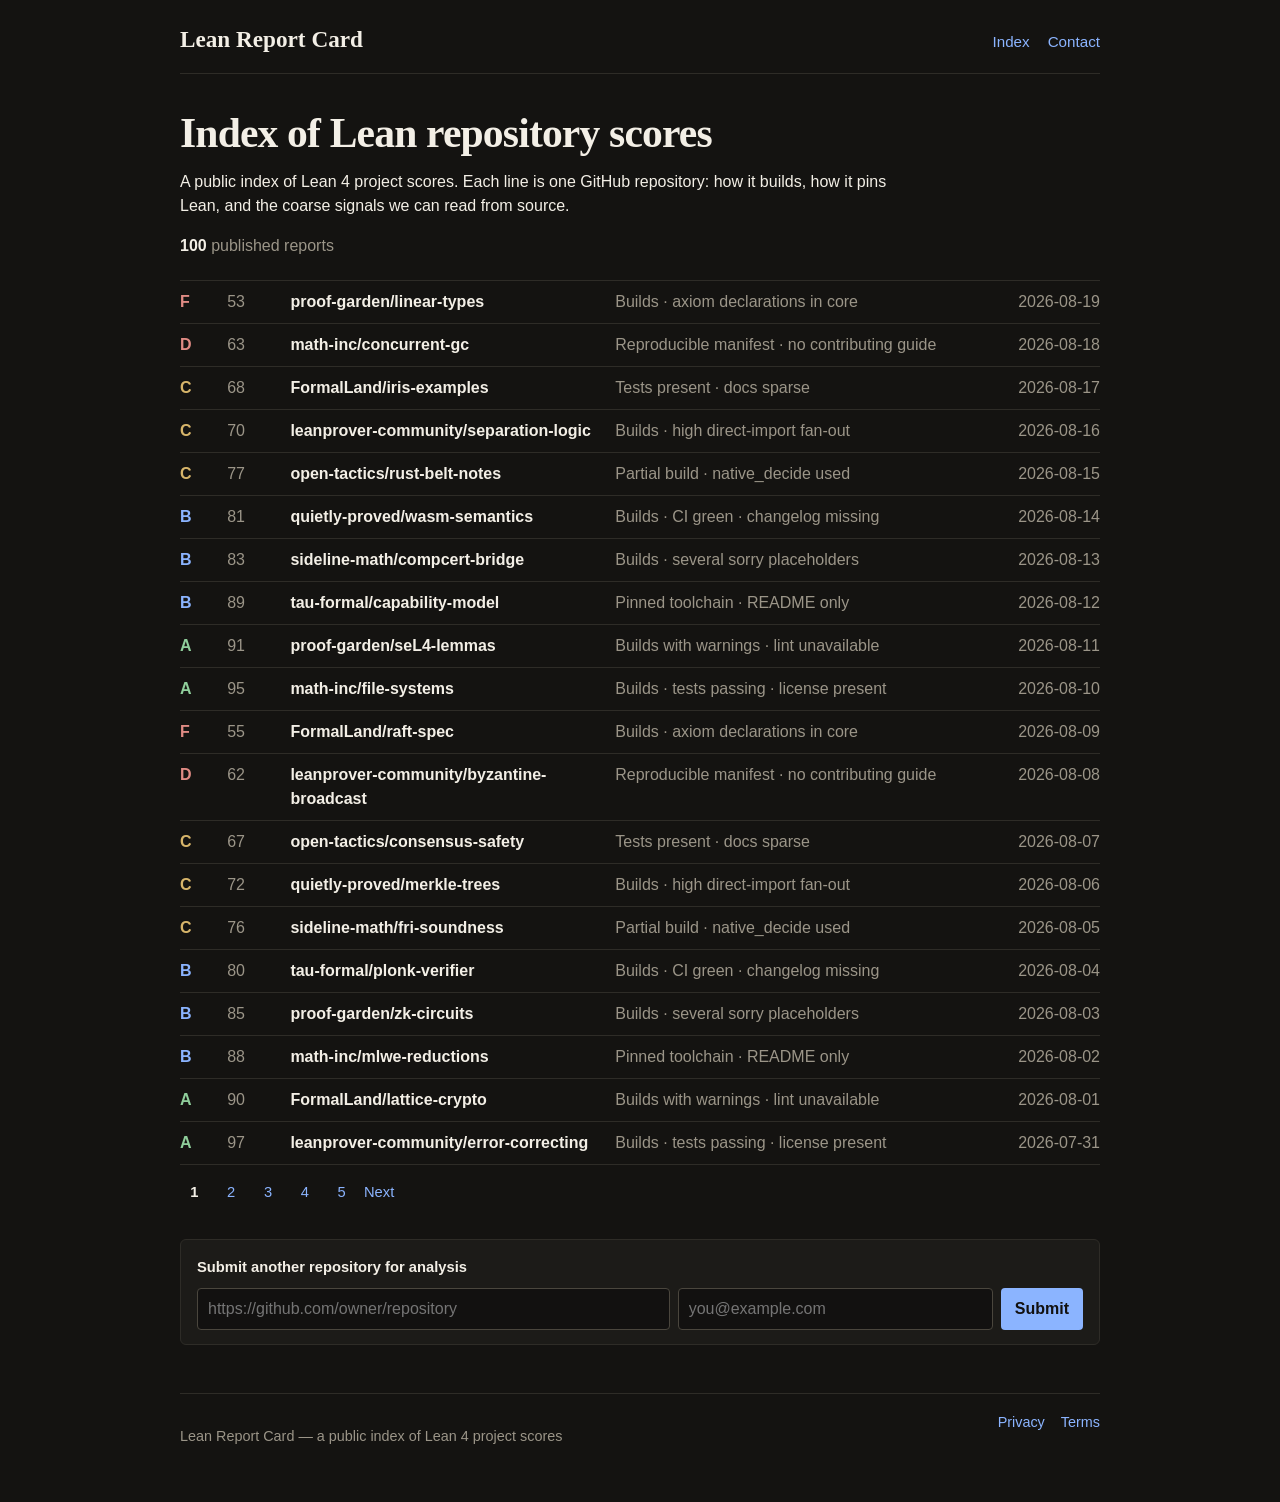
==== site/index.html @ 9f3e51dc "Ship a static Palomar-like index and queue submissions through PostHog. Co-authored-by: Cursor <curs" ====
<!doctype html>
<html lang="en">
<head>
  <meta charset="utf-8">
  <meta name="viewport" content="width=device-width, initial-scale=1">
  <title>Lean Report Card</title>
  <link rel="stylesheet" href="css/site.css">
  <script>
    !function(t,e){var o,n,p,r;e.__SV||(window.posthog=e,e._i=[],e.init=function(i,s,a){function g(t,e){var o=e.split(".");2==o.length&&(t=t[o[0]],e=o[1]),t[e]=function(){t.push([e].concat(Array.prototype.slice.call(arguments,0)))}}(p=t.createElement("script")).type="text/javascript",p.crossOrigin="anonymous",p.async=!0,p.src=s.api_host.replace(".i.posthog.com","-assets.i.posthog.com")+"/static/array.js",(r=t.getElementsByTagName("script")[0]).parentNode.insertBefore(p,r);var u=e;for(void 0!==a?u=e[a]=[]:a="posthog",u.people=u.people||[],u.toString=function(t){var e="posthog";return"posthog"!==a&&(e+="."+a),t||(e+=" (stub)"),e},u.people.toString=function(){return u.toString(1)+".people (stub)"},o="init capture register register_once register_for_session unregister unregister_for_session getFeatureFlag getFeatureFlagPayload isFeatureEnabled reloadFeatureFlags updateEarlyAccessFeatureEnrollment getEarlyAccessFeatures on onFeatureFlags onSessionId getSurveys getActiveMatchingSurveys renderSurvey canRenderSurvey getNextSurveyStep identify setPersonProperties group resetGroups setPersonPropertiesForFlags resetPersonPropertiesForFlags setGroupPropertiesForFlags resetGroupPropertiesForFlags reset get_distinct_id getGroups get_session_id get_session_replay_url alias set_config startSessionRecording stopSessionRecording sessionRecordingStarted captureException loadToolbar get_property getSessionProperty createPersonProfile opt_in_capturing opt_out_capturing has_opted_in_capturing has_opted_out_capturing clear_opt_in_out_capturing debug".split(" "),n=0;n<o.length;n++)g(u,o[n]);e._i.push([i,s,a])},e.__SV=1)}(document,window.posthog||[]);
    posthog.init("phc_s94Q4HVoFQHHZCXNvYYY84f9FKuDjGFKgwpBCWjwGr2K", {
      api_host: "https://us.i.posthog.com",
      defaults: "2026-05-24",
      cookieless_mode: "always",
      person_profiles: "identified_only",
      autocapture: false,
      capture_pageview: true,
      capture_pageleave: false,
      capture_exceptions: true,
      disable_session_recording: true,
      disable_surveys: true,
      enable_heatmaps: false,
      advanced_disable_feature_flags: true,
      respect_dnt: true,
      ip: false
    });
  </script>
</head>
<body>
  <a class="skip-link" href="#registry">Skip to index</a>
  <header class="site-header">
    <a class="brand" href="./">Lean Report Card</a>
    <nav class="site-nav" aria-label="Main">
      <a href="./">Index</a>
      <button class="text-button" type="button" id="contact-open" aria-expanded="false" aria-controls="contact-panel">Contact</button>
    </nav>
  </header>

  <div class="contact-backdrop" id="contact-backdrop" hidden></div>
  <aside class="contact-panel" id="contact-panel" hidden>
    <div class="contact-panel-head">
      <h2>Want to reach out?</h2>
      <button class="icon-close" type="button" id="contact-close" aria-label="Close contact form">×</button>
    </div>
    <form id="contact-form">
      <label>Message
        <textarea name="message" required rows="6" maxlength="4000" placeholder="What should we know?"></textarea>
      </label>
      <label>Contact email
        <input name="email" type="email" required autocomplete="email" placeholder="you@example.com">
      </label>
      <button type="submit">Send</button>
    </form>
    <p class="queued-note" id="contact-queued" hidden>Thanks — we received your message.</p>
  </aside>

  <main class="page-shell">
    <section class="intro" id="intro">
      <h1>Index of Lean repository scores</h1>
      <p class="lede">A public index of Lean 4 project scores. Each line is one GitHub repository: how it builds, how it pins Lean, and the coarse signals we can read from source.</p>
      <p class="counts"><strong id="report-count">—</strong> published reports</p>
    </section>

    <section id="registry" class="registry" aria-label="Published reports">
      <div id="repo-list" class="repo-list"></div>
      <nav id="pagination" class="pagination" aria-label="Index pages"></nav>
    </section>

    <section id="result" class="result-section" hidden></section>

    <section class="submit-strip" id="score-card" aria-labelledby="submit-title">
      <h2 id="submit-title">Submit another repository for analysis</h2>
      <form id="score-form">
        <label class="sr-only" for="repository">GitHub repository URL</label>
        <input id="repository" name="repository" type="text" required placeholder="https://github.com/owner/repository" autocomplete="url">
        <label class="sr-only" for="email">Contact email</label>
        <input id="email" name="email" type="email" required autocomplete="email" placeholder="you@example.com">
        <button type="submit">Submit</button>
      </form>
      <div id="rescan-confirm" class="rescan-confirm" hidden></div>
      <p class="queued-note" id="score-queued" hidden>Submission queued</p>
    </section>
  </main>

  <footer class="site-footer">
    <p>Lean Report Card — a public index of Lean 4 project scores</p>
    <p class="footer-links">
      <a href="privacy.html">Privacy</a>
      <a href="terms.html">Terms</a>
    </p>
  </footer>
  <script src="js/app.js"></script>
</body>
</html>
---- site/css/site.css ----
:root {
  color-scheme: dark;
  --bg: #141311;
  --paper: #1c1b18;
  --ink: #f3efe6;
  --muted: #9b9588;
  --line: #2e2c27;
  --accent: #8bb4ff;
  --accent-hover: #c5d8ff;
  --good: #8fce9b;
  --warn: #d7b56a;
  --bad: #e08b84;
  --radius: 6px;
  --serif: "Iowan Old Style", Palatino, "Palatino Linotype", "Times New Roman", serif;
  --sans: "Helvetica Neue", Helvetica, Arial, sans-serif;
}

* { box-sizing: border-box; }
[hidden] { display: none !important; }
html, body { margin: 0; min-height: 100%; }
body {
  color: var(--ink);
  background: var(--bg);
  font-family: var(--sans);
  font-size: 16px;
  line-height: 1.5;
}
a { color: var(--accent); text-decoration: none; }
a:hover { color: var(--accent-hover); text-decoration: underline; }
code { font-family: ui-monospace, SFMono-Regular, Menlo, Consolas, monospace; font-size: .92em; }

.skip-link {
  position: absolute;
  left: -999px;
  top: 0;
}
.skip-link:focus { left: 12px; background: var(--paper); padding: 8px 12px; z-index: 40; }

.site-header, .site-footer, .page-shell {
  width: min(920px, calc(100% - 40px));
  margin-inline: auto;
}
.site-header {
  display: flex;
  justify-content: space-between;
  align-items: baseline;
  padding: 22px 0 16px;
  border-bottom: 1px solid var(--line);
}
.brand {
  color: var(--ink);
  font-family: var(--serif);
  font-size: 1.45rem;
  font-weight: 700;
  text-decoration: none;
}
.brand:hover { color: var(--ink); text-decoration: none; }
.site-nav { display: flex; gap: 18px; align-items: baseline; font-size: .95rem; }
.text-button {
  background: none;
  border: 0;
  padding: 0;
  color: var(--accent);
  font: inherit;
  cursor: pointer;
}
.text-button:hover { color: var(--accent-hover); text-decoration: underline; }

.intro { padding: 36px 0 22px; }
h1 {
  font-family: var(--serif);
  font-size: clamp(1.8rem, 4vw, 2.6rem);
  font-weight: 700;
  letter-spacing: -.02em;
  line-height: 1.15;
  margin: 0 0 12px;
}
.lede { color: var(--ink); max-width: 46rem; margin: 0 0 16px; }
.counts { color: var(--muted); margin: 0; }
.counts strong { color: var(--ink); font-weight: 650; }

.registry { border-top: 1px solid var(--line); }
.repo-list { list-style: none; margin: 0; padding: 0; }
.repo-row {
  display: grid;
  grid-template-columns: 2.2rem 3.2rem minmax(12rem, 1.4fr) minmax(12rem, 1.6fr) 7.2rem;
  gap: 12px;
  align-items: baseline;
  padding: 9px 0;
  border-bottom: 1px solid var(--line);
  color: inherit;
  text-decoration: none;
}
.repo-row:hover { color: inherit; text-decoration: none; background: rgba(255,255,255,.03); }
.repo-grade { font-weight: 750; font-variant-numeric: tabular-nums; }
.repo-score { color: var(--muted); font-variant-numeric: tabular-nums; }
.repo-slug { font-weight: 600; overflow-wrap: anywhere; }
.repo-summary { color: var(--muted); overflow: hidden; text-overflow: ellipsis; white-space: nowrap; }
.repo-date { color: var(--muted); font-variant-numeric: tabular-nums; text-align: right; }
.grade-a { color: var(--good); }
.grade-b { color: var(--accent); }
.grade-c { color: var(--warn); }
.grade-d, .grade-f { color: var(--bad); }

.pagination {
  display: flex;
  flex-wrap: wrap;
  gap: 8px;
  align-items: center;
  padding: 16px 0 8px;
  color: var(--muted);
  font-size: .92rem;
}
.pagination a, .pagination span {
  min-width: 1.8rem;
  text-align: center;
}
.pagination .current { color: var(--ink); font-weight: 700; }

.submit-strip {
  margin: 28px 0 8px;
  padding: 16px 16px 14px;
  border: 1px solid var(--line);
  border-radius: var(--radius);
  background: var(--paper);
}
.submit-strip h2 {
  font-family: var(--sans);
  font-size: .92rem;
  font-weight: 650;
  margin: 0 0 10px;
}
#score-form {
  display: grid;
  grid-template-columns: minmax(0, 1.5fr) minmax(12rem, 1fr) auto;
  gap: 8px;
}
#contact-form { display: grid; gap: 12px; }
label { display: grid; gap: 6px; font-size: .88rem; }
.sr-only {
  position: absolute;
  width: 1px;
  height: 1px;
  padding: 0;
  margin: -1px;
  overflow: hidden;
  clip: rect(0,0,0,0);
  border: 0;
}
input, textarea {
  width: 100%;
  border: 1px solid #4a463d;
  border-radius: 4px;
  background: #121110;
  color: var(--ink);
  font: inherit;
  padding: 8px 10px;
}
input:focus, textarea:focus { outline: 2px solid rgba(139, 180, 255, .45); border-color: var(--accent); }
button[type="submit"] {
  border: 0;
  border-radius: 4px;
  padding: 8px 14px;
  font: inherit;
  font-weight: 650;
  background: var(--accent);
  color: #121110;
  cursor: pointer;
  white-space: nowrap;
}
button[type="submit"]:hover { background: var(--accent-hover); }
.queued-note { margin: 10px 0 0; font-weight: 650; }
.rescan-confirm {
  margin-top: 12px;
  padding-top: 10px;
  border-top: 1px solid var(--line);
  color: var(--muted);
  font-size: .92rem;
}
.rescan-actions { display: flex; gap: 12px; align-items: center; margin-top: 8px; }
.rescan-actions button {
  background: none;
  border: 1px solid var(--line);
  color: var(--ink);
  border-radius: 4px;
  padding: 6px 10px;
  font: inherit;
  cursor: pointer;
}

.contact-backdrop {
  position: fixed;
  inset: 0;
  background: rgba(0, 0, 0, .45);
  z-index: 21;
}
.contact-panel {
  position: fixed;
  top: 52px;
  right: 16px;
  z-index: 22;
  width: min(380px, calc(100% - 32px));
  background: var(--paper);
  border: 1px solid var(--line);
  border-radius: var(--radius);
  padding: 18px;
}
.contact-panel-head { display: flex; justify-content: space-between; align-items: start; gap: 12px; margin-bottom: 12px; }
.contact-panel h2 { font-family: var(--serif); font-size: 1.2rem; margin: 0; }
.icon-close { background: none; border: 0; color: var(--ink); font-size: 1.5rem; line-height: 1; cursor: pointer; }

.result-section { margin: 20px 0; padding-top: 8px; border-top: 1px solid var(--line); }
.back-link { display: inline-block; margin-bottom: 16px; }
.report-hero { display: grid; grid-template-columns: minmax(0, 1fr) auto; gap: 24px; align-items: center; margin-bottom: 18px; }
.report-hero h2 { font-family: var(--serif); font-size: 1.8rem; margin: 6px 0; }
.eyebrow { color: var(--muted); font-size: .78rem; letter-spacing: .08em; text-transform: uppercase; margin: 0; }
.grade-card { display: grid; place-items: center; min-width: 120px; min-height: 120px; border: 1px solid var(--line); border-radius: var(--radius); }
.grade { font-family: var(--serif); font-size: 3.4rem; line-height: .85; }
.score { color: var(--muted); font-weight: 650; }
.meta-grid { display: grid; grid-template-columns: repeat(3, 1fr); gap: 1px; background: var(--line); border: 1px solid var(--line); margin-bottom: 18px; }
.meta-grid div { background: var(--paper); padding: 12px 14px; }
.meta-grid span { color: var(--muted); font-size: .75rem; text-transform: uppercase; letter-spacing: .06em; display: block; }
.check-grid { display: grid; gap: 10px; }
.check-card { border: 1px solid var(--line); padding: 14px; background: var(--paper); }
.check-card p { color: var(--muted); }
.check-topline { display: flex; justify-content: space-between; }
.status { font-size: .75rem; font-weight: 750; text-transform: uppercase; letter-spacing: .04em; }
.status-passed, .status-succeeded { color: var(--good); }
.status-warning { color: var(--warn); }
.status-failed { color: var(--bad); }
.status-unavailable, .status-skipped { color: var(--muted); }
.caveat { color: var(--muted); font-size: .9rem; }
.alert { border: 1px solid var(--line); padding: 10px 12px; margin: 12px 0; }
.alert.error { border-color: var(--bad); color: var(--bad); }

.site-footer {
  display: flex;
  justify-content: space-between;
  gap: 16px;
  flex-wrap: wrap;
  color: var(--muted);
  border-top: 1px solid var(--line);
  margin-top: 48px;
  padding: 18px 0 40px;
  font-size: .9rem;
}
.footer-links { display: flex; gap: 16px; margin: 0; }

.legal { padding: 36px 0 24px; }
.legal h1 { margin-bottom: 8px; }
.legal h2 { font-family: var(--serif); font-size: 1.15rem; margin: 28px 0 8px; }
.legal p, .legal li { color: var(--ink); max-width: 42rem; }
.updated { color: var(--muted); font-size: .9rem; }

@media (max-width: 800px) {
  .repo-row {
    grid-template-columns: 2rem 2.6rem minmax(0, 1fr) auto;
  }
  .repo-summary { display: none; }
  #score-form { grid-template-columns: 1fr; }
  .report-hero, .meta-grid { grid-template-columns: 1fr; }
  .site-footer { flex-direction: column; }
}
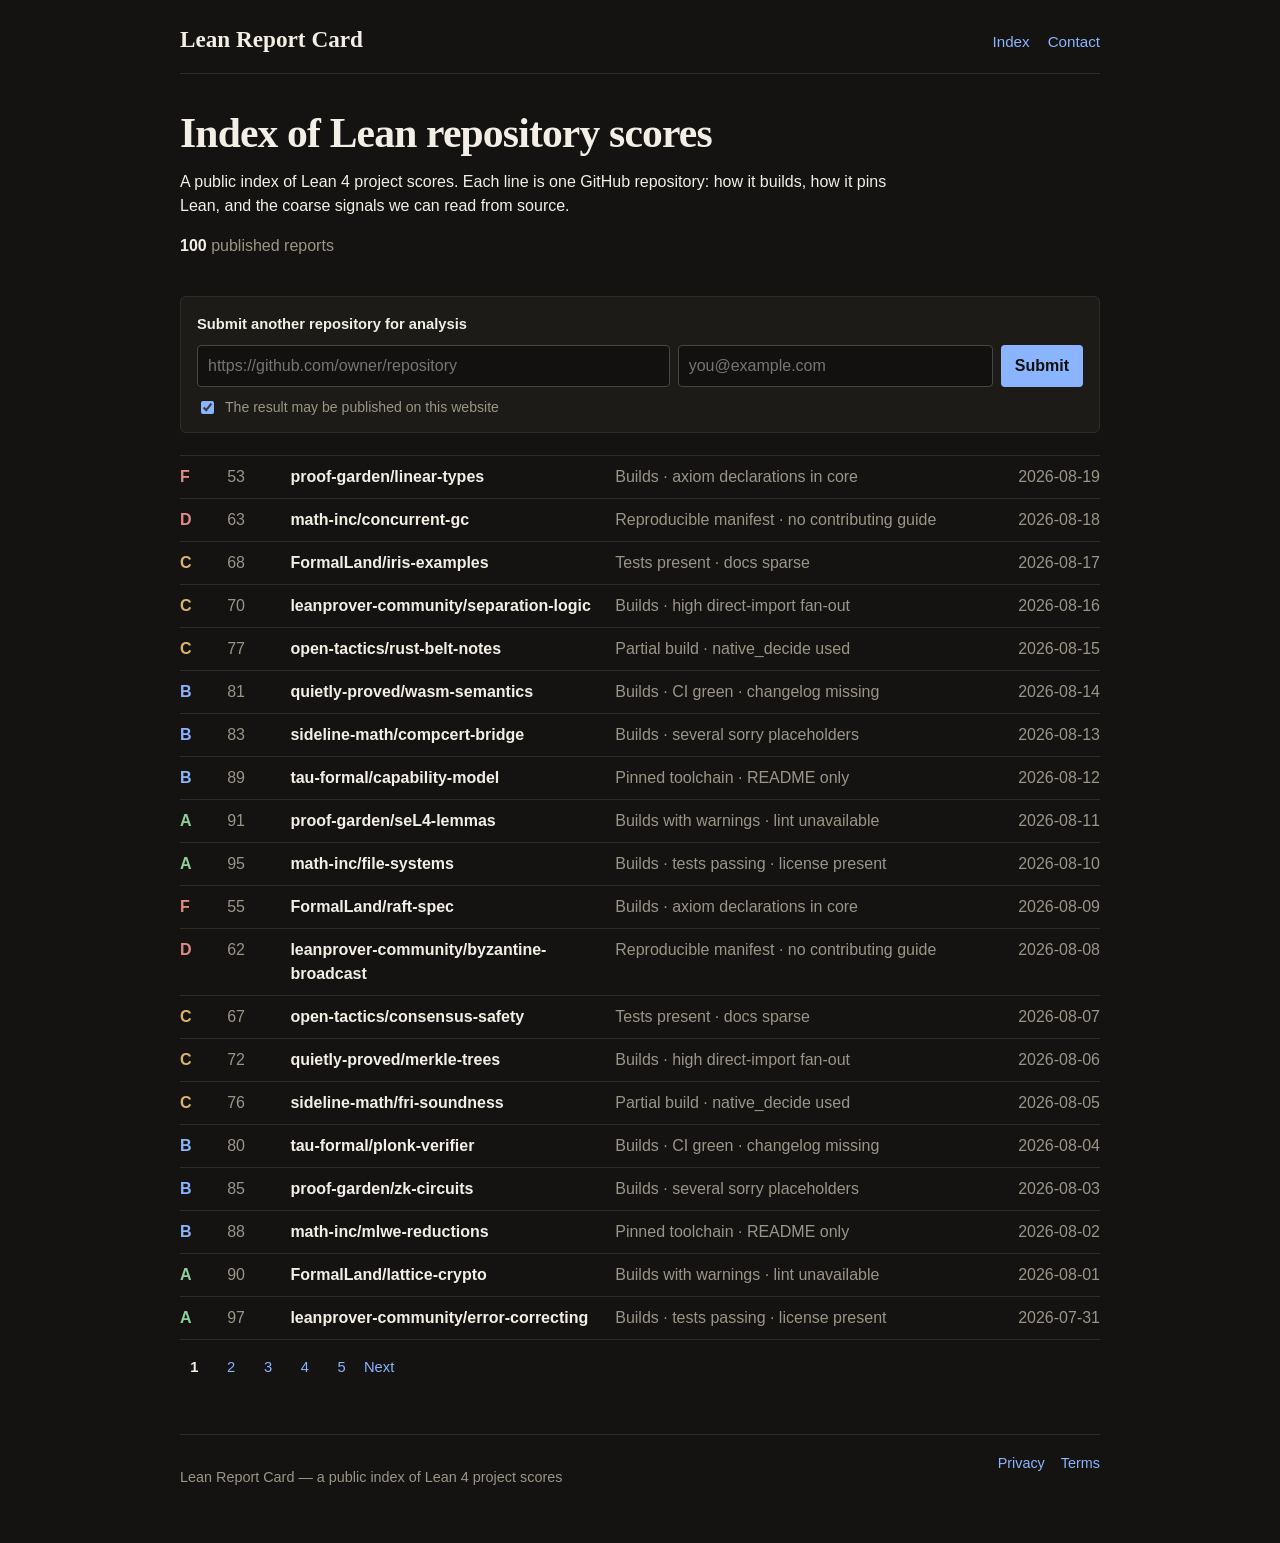
==== commit 1cd491a0: "Send PostHog events to EU Cloud and keep submit feedback next to the form. The project lives on eu.p" ====
--- a/site/index.html
+++ b/site/index.html
@@ -8,7 +8,8 @@
   <script>
     !function(t,e){var o,n,p,r;e.__SV||(window.posthog=e,e._i=[],e.init=function(i,s,a){function g(t,e){var o=e.split(".");2==o.length&&(t=t[o[0]],e=o[1]),t[e]=function(){t.push([e].concat(Array.prototype.slice.call(arguments,0)))}}(p=t.createElement("script")).type="text/javascript",p.crossOrigin="anonymous",p.async=!0,p.src=s.api_host.replace(".i.posthog.com","-assets.i.posthog.com")+"/static/array.js",(r=t.getElementsByTagName("script")[0]).parentNode.insertBefore(p,r);var u=e;for(void 0!==a?u=e[a]=[]:a="posthog",u.people=u.people||[],u.toString=function(t){var e="posthog";return"posthog"!==a&&(e+="."+a),t||(e+=" (stub)"),e},u.people.toString=function(){return u.toString(1)+".people (stub)"},o="init capture register register_once register_for_session unregister unregister_for_session getFeatureFlag getFeatureFlagPayload isFeatureEnabled reloadFeatureFlags updateEarlyAccessFeatureEnrollment getEarlyAccessFeatures on onFeatureFlags onSessionId getSurveys getActiveMatchingSurveys renderSurvey canRenderSurvey getNextSurveyStep identify setPersonProperties group resetGroups setPersonPropertiesForFlags resetPersonPropertiesForFlags setGroupPropertiesForFlags resetGroupPropertiesForFlags reset get_distinct_id getGroups get_session_id get_session_replay_url alias set_config startSessionRecording stopSessionRecording sessionRecordingStarted captureException loadToolbar get_property getSessionProperty createPersonProfile opt_in_capturing opt_out_capturing has_opted_in_capturing has_opted_out_capturing clear_opt_in_out_capturing debug".split(" "),n=0;n<o.length;n++)g(u,o[n]);e._i.push([i,s,a])},e.__SV=1)}(document,window.posthog||[]);
     posthog.init("phc_s94Q4HVoFQHHZCXNvYYY84f9FKuDjGFKgwpBCWjwGr2K", {
-      api_host: "https://us.i.posthog.com",
+      api_host: "https://eu.i.posthog.com",
+      ui_host: "https://eu.posthog.com",
       defaults: "2026-05-24",
       cookieless_mode: "always",
       person_profiles: "identified_only",
@@ -60,25 +61,32 @@
       <p class="counts"><strong id="report-count">—</strong> published reports</p>
     </section>
 
+    <section class="submit-strip" id="score-card" aria-labelledby="submit-title">
+      <h2 id="submit-title">Submit another repository for analysis</h2>
+      <form id="score-form">
+        <div class="submit-row">
+          <label class="sr-only" for="repository">GitHub repository URL</label>
+          <input id="repository" name="repository" type="text" required placeholder="https://github.com/owner/repository" autocomplete="url">
+          <label class="sr-only" for="email">Contact email</label>
+          <input id="email" name="email" type="email" required autocomplete="email" placeholder="you@example.com">
+          <button type="submit">Submit</button>
+        </div>
+        <label class="checkbox-label">
+          <input name="publish" type="checkbox" value="on" checked>
+          The result may be published on this website
+        </label>
+      </form>
+      <p id="score-error" class="submit-error" role="alert" hidden></p>
+      <div id="rescan-confirm" class="rescan-confirm" hidden></div>
+      <p class="queued-note" id="score-queued" hidden>Submission queued</p>
+    </section>
+
     <section id="registry" class="registry" aria-label="Published reports">
       <div id="repo-list" class="repo-list"></div>
       <nav id="pagination" class="pagination" aria-label="Index pages"></nav>
     </section>
 
     <section id="result" class="result-section" hidden></section>
-
-    <section class="submit-strip" id="score-card" aria-labelledby="submit-title">
-      <h2 id="submit-title">Submit another repository for analysis</h2>
-      <form id="score-form">
-        <label class="sr-only" for="repository">GitHub repository URL</label>
-        <input id="repository" name="repository" type="text" required placeholder="https://github.com/owner/repository" autocomplete="url">
-        <label class="sr-only" for="email">Contact email</label>
-        <input id="email" name="email" type="email" required autocomplete="email" placeholder="you@example.com">
-        <button type="submit">Submit</button>
-      </form>
-      <div id="rescan-confirm" class="rescan-confirm" hidden></div>
-      <p class="queued-note" id="score-queued" hidden>Submission queued</p>
-    </section>
   </main>
 
   <footer class="site-footer">
--- a/site/css/site.css
+++ b/site/css/site.css
@@ -118,7 +118,7 @@
 .pagination .current { color: var(--ink); font-weight: 700; }
 
 .submit-strip {
-  margin: 28px 0 8px;
+  margin: 16px 0 22px;
   padding: 16px 16px 14px;
   border: 1px solid var(--line);
   border-radius: var(--radius);
@@ -130,11 +130,21 @@
   font-weight: 650;
   margin: 0 0 10px;
 }
-#score-form {
+#score-form { display: grid; gap: 10px; }
+.submit-row {
   display: grid;
   grid-template-columns: minmax(0, 1.5fr) minmax(12rem, 1fr) auto;
   gap: 8px;
 }
+.checkbox-label {
+  display: flex;
+  align-items: center;
+  gap: 8px;
+  font-size: .88rem;
+  font-weight: 500;
+  color: var(--muted);
+}
+.checkbox-label input { width: auto; accent-color: var(--accent); }
 #contact-form { display: grid; gap: 12px; }
 label { display: grid; gap: 6px; font-size: .88rem; }
 .sr-only {
@@ -170,6 +180,12 @@
 }
 button[type="submit"]:hover { background: var(--accent-hover); }
 .queued-note { margin: 10px 0 0; font-weight: 650; }
+.submit-error {
+  margin: 10px 0 0;
+  color: var(--bad);
+  font-size: .92rem;
+  font-weight: 650;
+}
 .rescan-confirm {
   margin-top: 12px;
   padding-top: 10px;
@@ -258,6 +274,7 @@
   }
   .repo-summary { display: none; }
   #score-form { grid-template-columns: 1fr; }
+  .submit-row { grid-template-columns: 1fr; }
   .report-hero, .meta-grid { grid-template-columns: 1fr; }
   .site-footer { flex-direction: column; }
 }
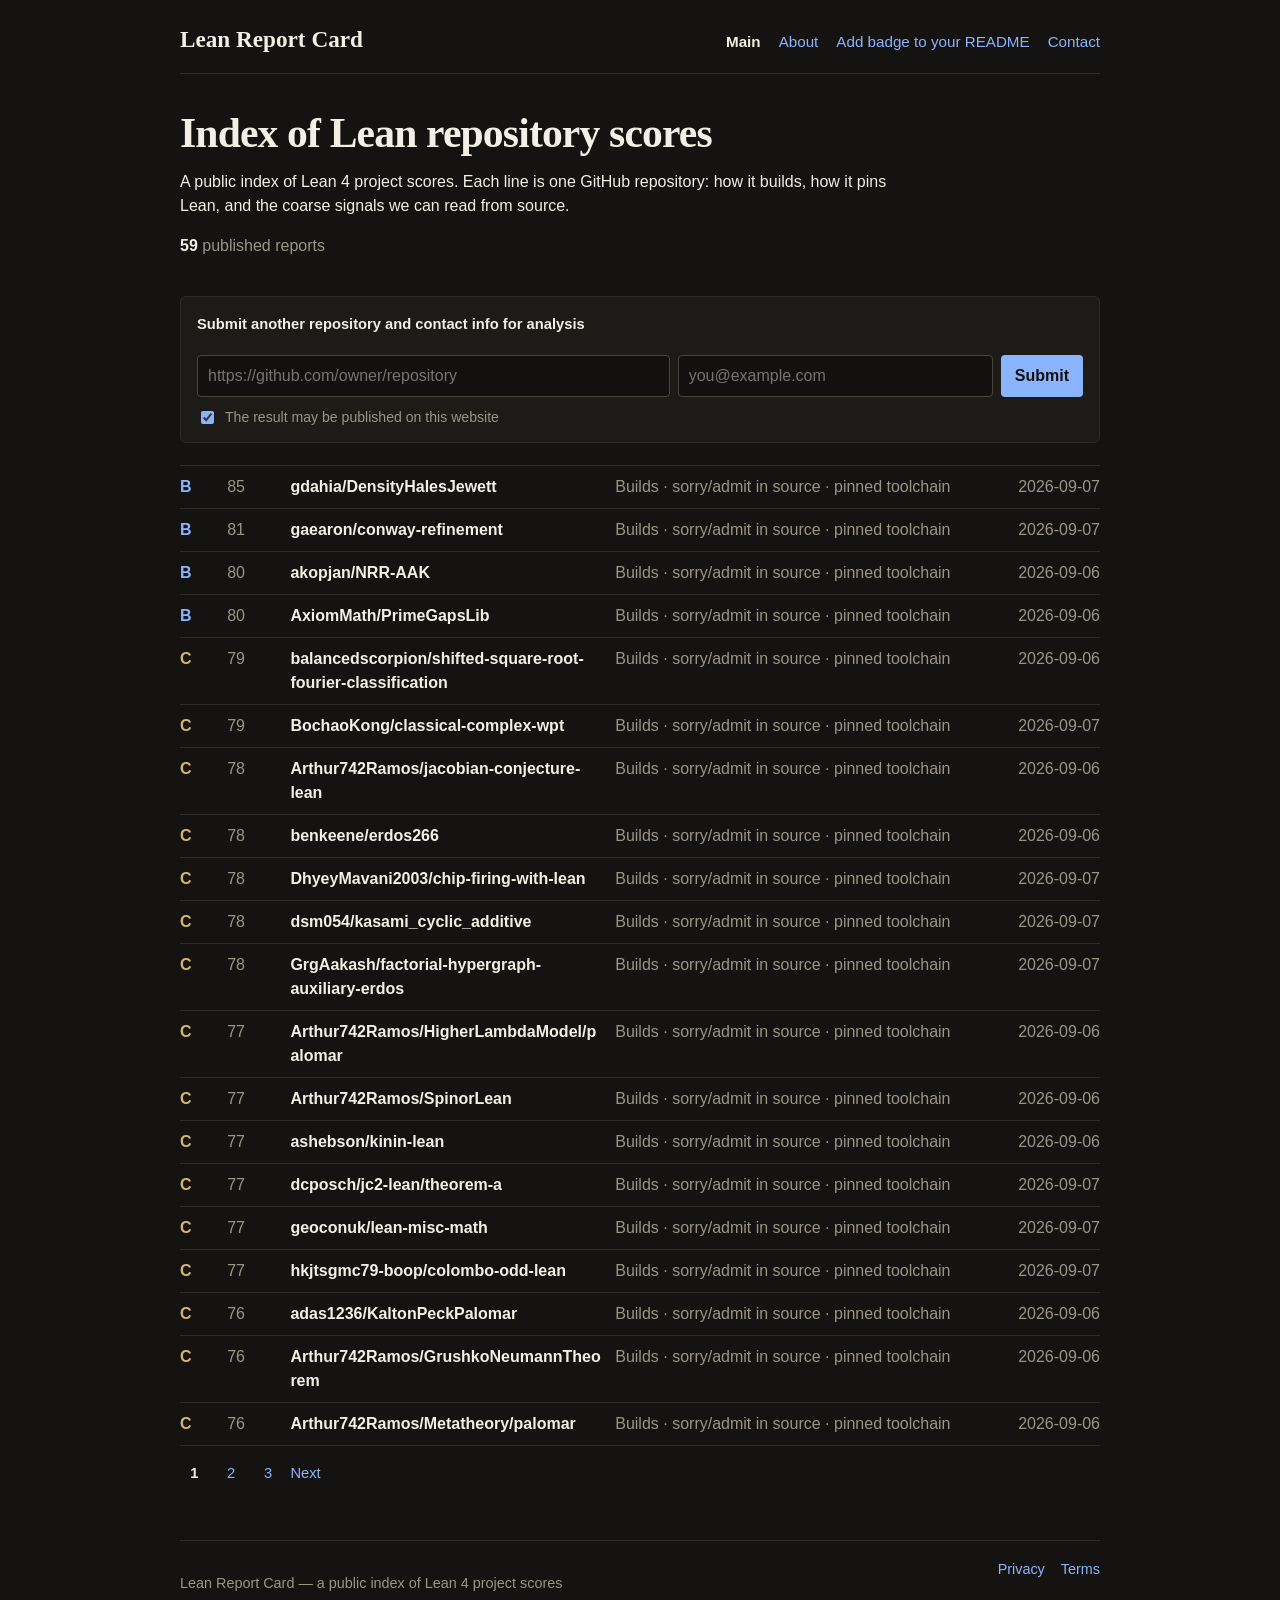
==== commit 9273e01d: "Publish Palomar registry scores on the static site. Score nested Lake projects from the Palomar cata" ====
--- a/site/index.html
+++ b/site/index.html
@@ -31,15 +31,17 @@
   <header class="site-header">
     <a class="brand" href="./">Lean Report Card</a>
     <nav class="site-nav" aria-label="Main">
-      <a href="./">Index</a>
+      <a href="./" aria-current="page">Main</a>
+      <a href="about.html">About</a>
+      <button class="text-button" type="button" id="badge-open" aria-expanded="false" aria-controls="badge-panel">Add badge to your README</button>
       <button class="text-button" type="button" id="contact-open" aria-expanded="false" aria-controls="contact-panel">Contact</button>
     </nav>
   </header>
 
-  <div class="contact-backdrop" id="contact-backdrop" hidden></div>
-  <aside class="contact-panel" id="contact-panel" hidden>
-    <div class="contact-panel-head">
-      <h2>Want to reach out?</h2>
+  <div class="modal-backdrop" id="modal-backdrop" hidden></div>
+  <aside class="contact-panel" id="contact-panel" hidden role="dialog" aria-labelledby="contact-title">
+    <div class="panel-head">
+      <h2 id="contact-title">Want to reach out?</h2>
       <button class="icon-close" type="button" id="contact-close" aria-label="Close contact form">×</button>
     </div>
     <form id="contact-form">
@@ -53,6 +55,28 @@
     </form>
     <p class="queued-note" id="contact-queued" hidden>Thanks — we received your message.</p>
   </aside>
+  <aside class="badge-panel" id="badge-panel" hidden role="dialog" aria-labelledby="badge-title">
+    <div class="panel-head">
+      <h2 id="badge-title">Add a badge to your README</h2>
+      <button class="icon-close" type="button" id="badge-close" aria-label="Close badge instructions">×</button>
+    </div>
+    <p>Show the latest published grade next to your repository name. GitHub fetches the SVG; the badge links to the report on this site.</p>
+    <ol>
+      <li>Submit the repository on <a href="./">Main</a> and allow publication.</li>
+      <li>Paste this into <code>README.md</code>, with your GitHub owner and repository name:</li>
+    </ol>
+    <label>GitHub repository
+      <input id="badge-repository" type="text" placeholder="owner/repository" autocomplete="off">
+    </label>
+    <div class="badge-snippet-row">
+      <label for="badge-snippet">Markdown</label>
+      <textarea id="badge-snippet" readonly rows="3"></textarea>
+    </div>
+    <div class="badge-actions">
+      <button type="button" id="badge-copy">Copy markdown</button>
+    </div>
+    <p class="badge-localhost" id="badge-localhost" hidden>GitHub cannot load images from localhost. After the site is deployed, use that public origin in the snippet.</p>
+  </aside>
 
   <main class="page-shell">
     <section class="intro" id="intro">
@@ -62,8 +86,8 @@
     </section>
 
     <section class="submit-strip" id="score-card" aria-labelledby="submit-title">
-      <h2 id="submit-title">Submit another repository for analysis</h2>
       <form id="score-form">
+        <h2 id="submit-title">Submit another repository and contact info for analysis</h2>
         <div class="submit-row">
           <label class="sr-only" for="repository">GitHub repository URL</label>
           <input id="repository" name="repository" type="text" required placeholder="https://github.com/owner/repository" autocomplete="url">
@@ -96,6 +120,7 @@
       <a href="terms.html">Terms</a>
     </p>
   </footer>
+  <script src="js/site.js"></script>
   <script src="js/app.js"></script>
 </body>
 </html>
--- a/site/css/site.css
+++ b/site/css/site.css
@@ -44,6 +44,8 @@
   display: flex;
   justify-content: space-between;
   align-items: baseline;
+  gap: 16px 24px;
+  flex-wrap: wrap;
   padding: 22px 0 16px;
   border-bottom: 1px solid var(--line);
 }
@@ -55,7 +57,8 @@
   text-decoration: none;
 }
 .brand:hover { color: var(--ink); text-decoration: none; }
-.site-nav { display: flex; gap: 18px; align-items: baseline; font-size: .95rem; }
+.site-nav { display: flex; gap: 12px 18px; align-items: baseline; flex-wrap: wrap; font-size: .95rem; }
+.site-nav a[aria-current="page"] { color: var(--ink); font-weight: 650; }
 .text-button {
   background: none;
   border: 0;
@@ -204,25 +207,59 @@
   cursor: pointer;
 }
 
-.contact-backdrop {
+.modal-backdrop {
   position: fixed;
   inset: 0;
   background: rgba(0, 0, 0, .45);
   z-index: 21;
 }
-.contact-panel {
+.contact-panel, .badge-panel {
   position: fixed;
-  top: 52px;
-  right: 16px;
   z-index: 22;
-  width: min(380px, calc(100% - 32px));
   background: var(--paper);
   border: 1px solid var(--line);
   border-radius: var(--radius);
   padding: 18px;
 }
-.contact-panel-head { display: flex; justify-content: space-between; align-items: start; gap: 12px; margin-bottom: 12px; }
-.contact-panel h2 { font-family: var(--serif); font-size: 1.2rem; margin: 0; }
+.contact-panel {
+  top: 52px;
+  right: 16px;
+  width: min(380px, calc(100% - 32px));
+}
+.badge-panel {
+  top: 50%;
+  left: 50%;
+  transform: translate(-50%, -50%);
+  width: min(520px, calc(100% - 32px));
+  max-height: calc(100vh - 48px);
+  overflow: auto;
+}
+.panel-head { display: flex; justify-content: space-between; align-items: start; gap: 12px; margin-bottom: 12px; }
+.contact-panel h2, .badge-panel h2 { font-family: var(--serif); font-size: 1.2rem; margin: 0; }
+.badge-panel p { margin: 0 0 12px; }
+.badge-panel ol { margin: 0 0 14px; padding-left: 1.2rem; }
+.badge-panel li { margin: 0 0 8px; }
+.badge-snippet-row { display: grid; gap: 8px; }
+.badge-snippet-row textarea {
+  min-height: 4.8rem;
+  resize: vertical;
+  font-family: ui-monospace, SFMono-Regular, Menlo, Consolas, monospace;
+  font-size: .82rem;
+  line-height: 1.45;
+}
+.badge-actions { display: flex; gap: 10px; align-items: center; }
+.badge-actions button {
+  border: 0;
+  border-radius: 4px;
+  padding: 8px 14px;
+  font: inherit;
+  font-weight: 650;
+  background: var(--accent);
+  color: #121110;
+  cursor: pointer;
+}
+.badge-actions button:hover { background: var(--accent-hover); }
+.badge-localhost { color: var(--warn); font-size: .88rem; margin: 10px 0 0; }
 .icon-close { background: none; border: 0; color: var(--ink); font-size: 1.5rem; line-height: 1; cursor: pointer; }
 
 .result-section { margin: 20px 0; padding-top: 8px; border-top: 1px solid var(--line); }
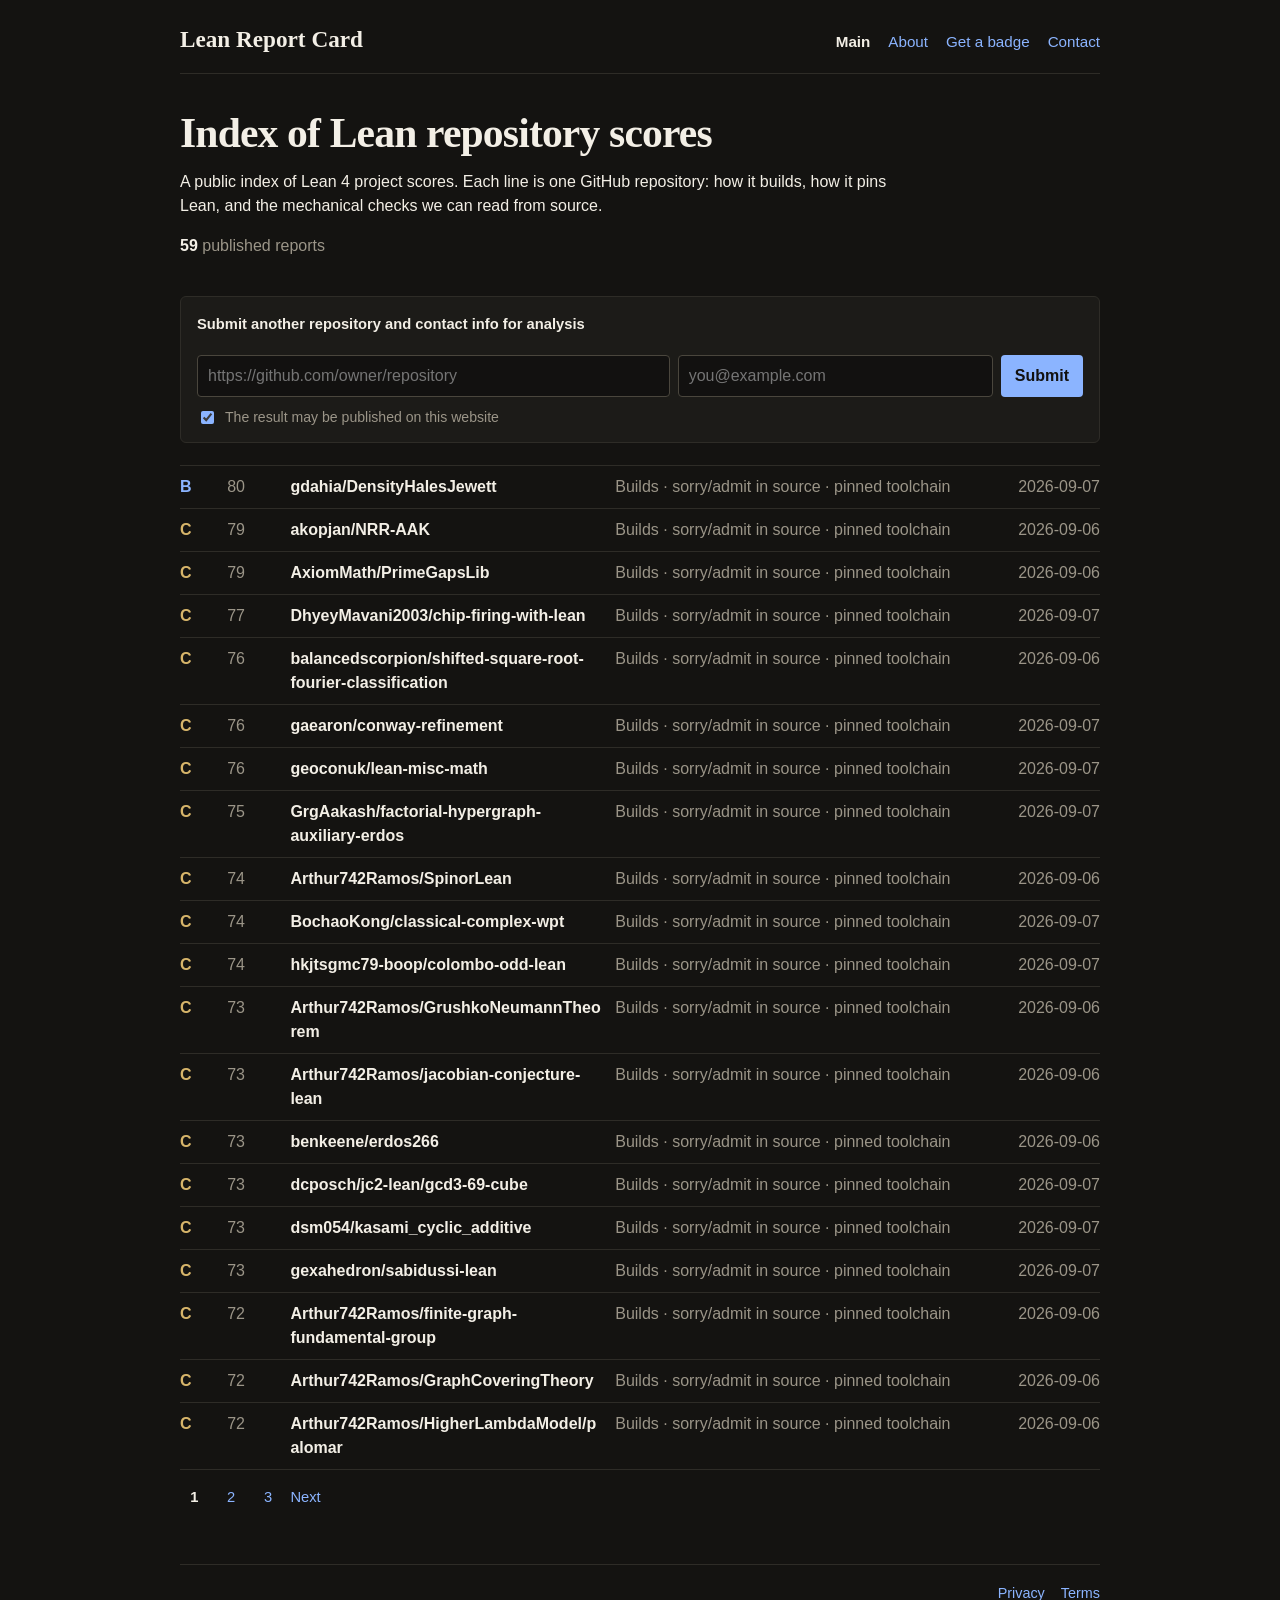
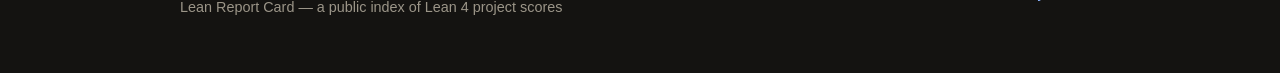
==== commit 704694c3: "Score published reports with mechanical checks only. Drop import-count grades, rescore Palomar JSON," ====
--- a/site/index.html
+++ b/site/index.html
@@ -33,7 +33,7 @@
     <nav class="site-nav" aria-label="Main">
       <a href="./" aria-current="page">Main</a>
       <a href="about.html">About</a>
-      <button class="text-button" type="button" id="badge-open" aria-expanded="false" aria-controls="badge-panel">Add badge to your README</button>
+      <button class="text-button" type="button" id="badge-open" aria-expanded="false" aria-controls="badge-panel">Get a badge</button>
       <button class="text-button" type="button" id="contact-open" aria-expanded="false" aria-controls="contact-panel">Contact</button>
     </nav>
   </header>
@@ -57,13 +57,13 @@
   </aside>
   <aside class="badge-panel" id="badge-panel" hidden role="dialog" aria-labelledby="badge-title">
     <div class="panel-head">
-      <h2 id="badge-title">Add a badge to your README</h2>
+      <h2 id="badge-title">Get a badge</h2>
       <button class="icon-close" type="button" id="badge-close" aria-label="Close badge instructions">×</button>
     </div>
-    <p>Show the latest published grade next to your repository name. GitHub fetches the SVG; the badge links to the report on this site.</p>
+    <p>Show the latest published grade next to your project. Use the markdown on GitHub, or on any Lean project registry that renders images. The host fetches the SVG; the badge links to the report on this site.</p>
     <ol>
       <li>Submit the repository on <a href="./">Main</a> and allow publication.</li>
-      <li>Paste this into <code>README.md</code>, with your GitHub owner and repository name:</li>
+      <li>Paste this into a README, a registry listing, or any other page that supports image badges, with your GitHub owner and repository name:</li>
     </ol>
     <label>GitHub repository
       <input id="badge-repository" type="text" placeholder="owner/repository" autocomplete="off">
@@ -75,13 +75,13 @@
     <div class="badge-actions">
       <button type="button" id="badge-copy">Copy markdown</button>
     </div>
-    <p class="badge-localhost" id="badge-localhost" hidden>GitHub cannot load images from localhost. After the site is deployed, use that public origin in the snippet.</p>
+    <p class="badge-localhost" id="badge-localhost" hidden>Hosts such as GitHub cannot load images from localhost. After the site is deployed, use that public origin in the snippet.</p>
   </aside>
 
   <main class="page-shell">
     <section class="intro" id="intro">
       <h1>Index of Lean repository scores</h1>
-      <p class="lede">A public index of Lean 4 project scores. Each line is one GitHub repository: how it builds, how it pins Lean, and the coarse signals we can read from source.</p>
+      <p class="lede">A public index of Lean 4 project scores. Each line is one GitHub repository: how it builds, how it pins Lean, and the mechanical checks we can read from source.</p>
       <p class="counts"><strong id="report-count">—</strong> published reports</p>
     </section>
 
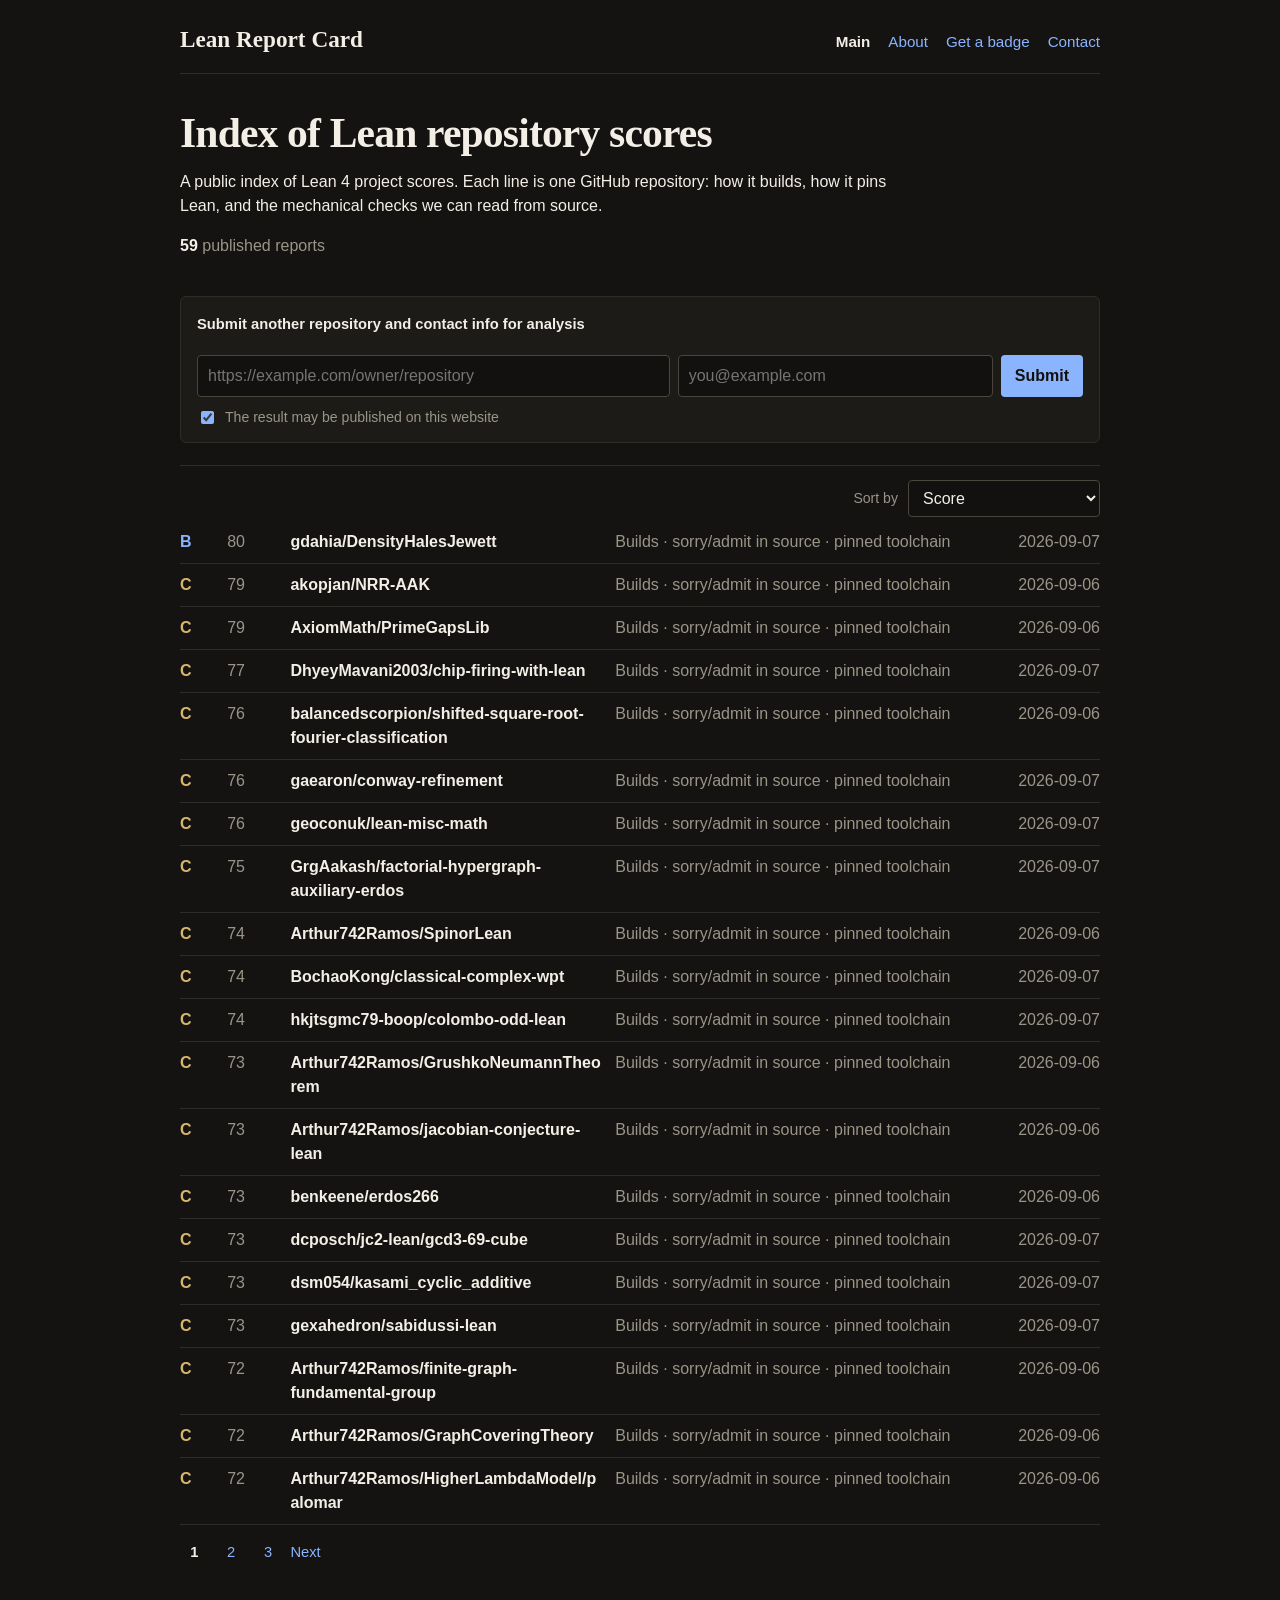
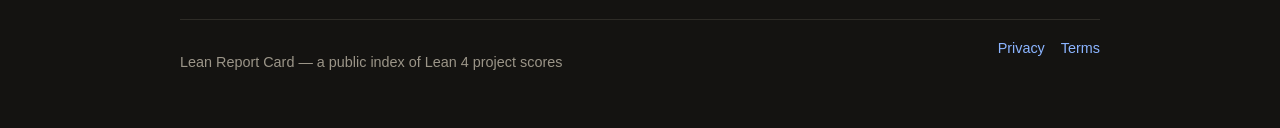
==== commit b61277f4: "Let visitors reorder the published index by score, date added, or repository name. Co-authored-by: C" ====
--- a/site/index.html
+++ b/site/index.html
@@ -89,8 +89,8 @@
       <form id="score-form">
         <h2 id="submit-title">Submit another repository and contact info for analysis</h2>
         <div class="submit-row">
-          <label class="sr-only" for="repository">GitHub repository URL</label>
-          <input id="repository" name="repository" type="text" required placeholder="https://github.com/owner/repository" autocomplete="url">
+          <label class="sr-only" for="repository">Repository URL</label>
+          <input id="repository" name="repository" type="text" required placeholder="https://example.com/owner/repository" autocomplete="url">
           <label class="sr-only" for="email">Contact email</label>
           <input id="email" name="email" type="email" required autocomplete="email" placeholder="you@example.com">
           <button type="submit">Submit</button>
@@ -106,6 +106,14 @@
     </section>
 
     <section id="registry" class="registry" aria-label="Published reports">
+      <div class="list-toolbar">
+        <label for="sort-by">Sort by</label>
+        <select id="sort-by">
+          <option value="score">Score</option>
+          <option value="date">Date added</option>
+          <option value="name">Repository name</option>
+        </select>
+      </div>
       <div id="repo-list" class="repo-list"></div>
       <nav id="pagination" class="pagination" aria-label="Index pages"></nav>
     </section>
--- a/site/css/site.css
+++ b/site/css/site.css
@@ -83,6 +83,22 @@
 .counts strong { color: var(--ink); font-weight: 650; }
 
 .registry { border-top: 1px solid var(--line); }
+.list-toolbar {
+  display: flex;
+  align-items: center;
+  justify-content: flex-end;
+  gap: 10px;
+  padding: 14px 0 4px;
+}
+.list-toolbar label {
+  display: inline;
+  color: var(--muted);
+  font-size: .88rem;
+}
+.list-toolbar select {
+  width: auto;
+  min-width: 12rem;
+}
 .repo-list { list-style: none; margin: 0; padding: 0; }
 .repo-row {
   display: grid;
@@ -160,7 +176,7 @@
   clip: rect(0,0,0,0);
   border: 0;
 }
-input, textarea {
+input, textarea, select {
   width: 100%;
   border: 1px solid #4a463d;
   border-radius: 4px;
@@ -169,7 +185,7 @@
   font: inherit;
   padding: 8px 10px;
 }
-input:focus, textarea:focus { outline: 2px solid rgba(139, 180, 255, .45); border-color: var(--accent); }
+input:focus, textarea:focus, select:focus { outline: 2px solid rgba(139, 180, 255, .45); border-color: var(--accent); }
 button[type="submit"] {
   border: 0;
   border-radius: 4px;
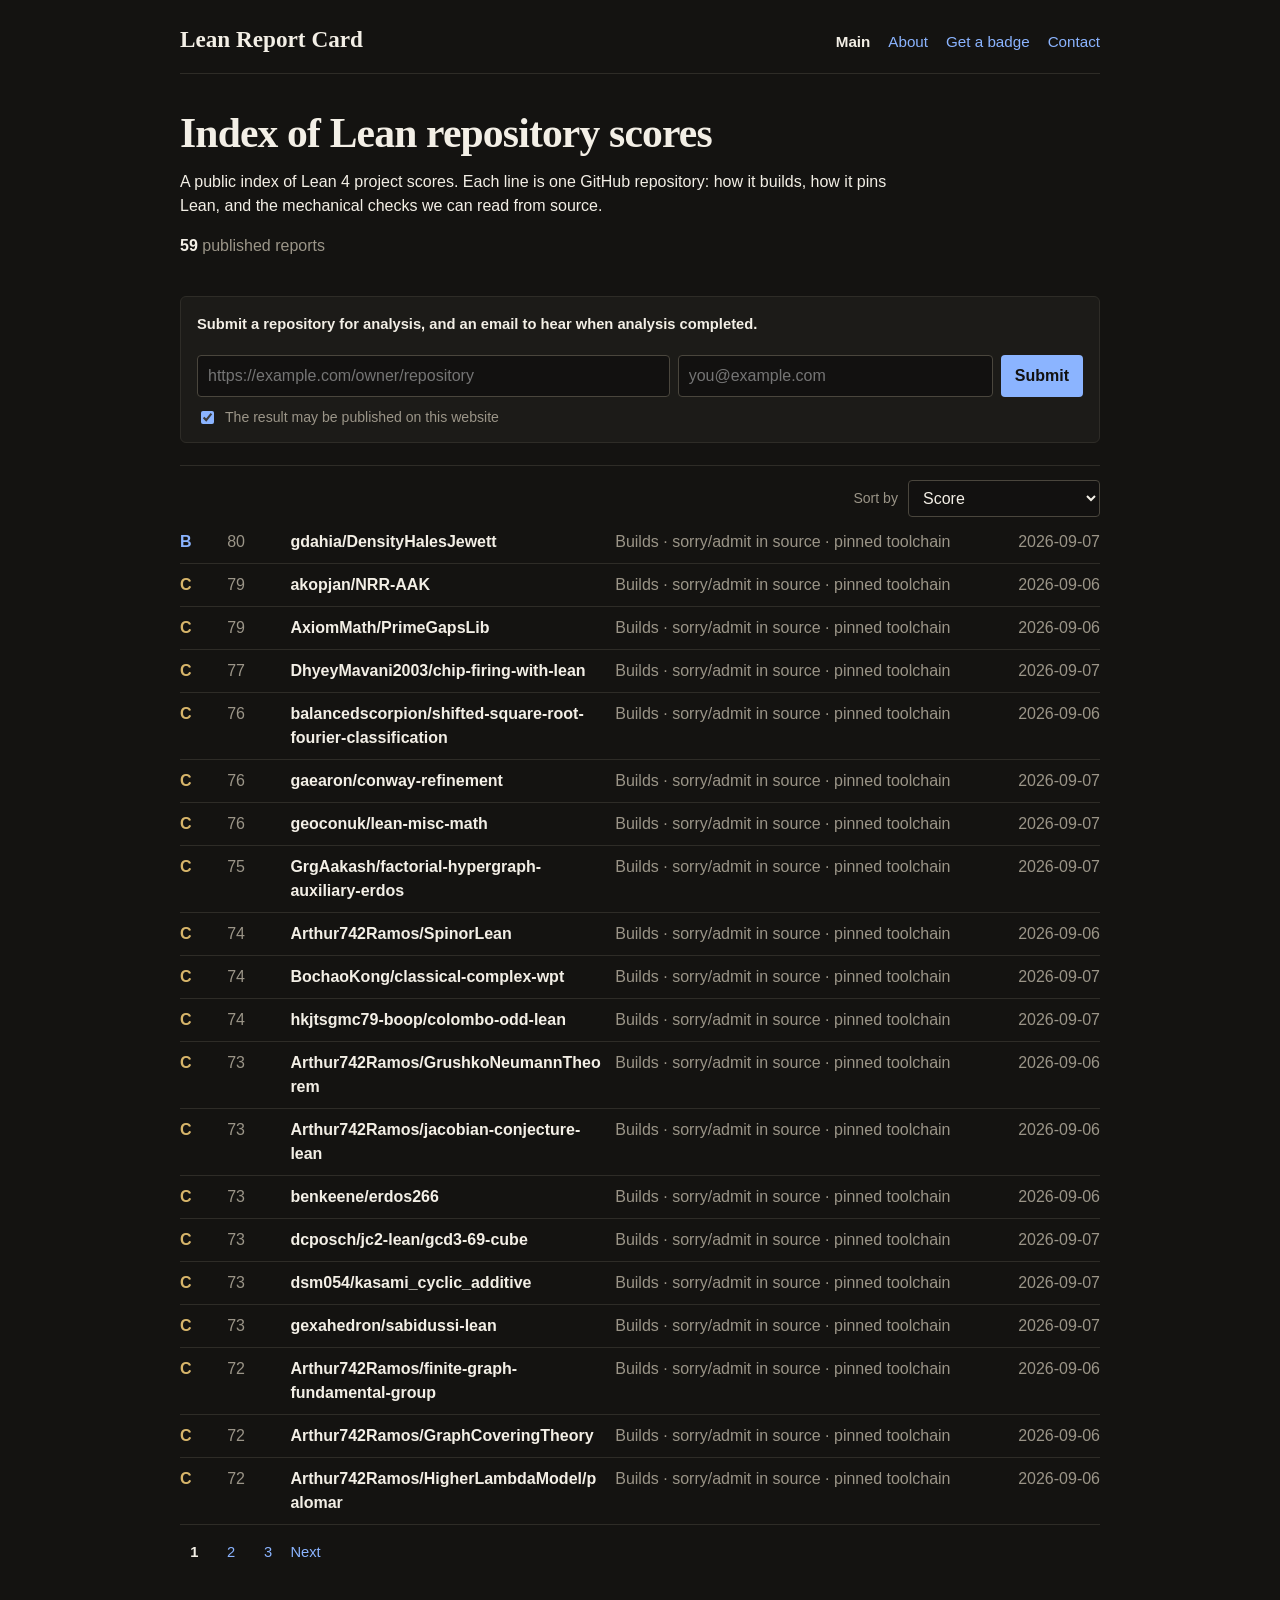
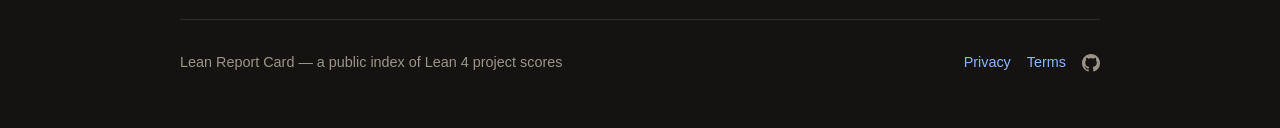
==== commit 449f006d: "Drop the async analysis service; keep local scoring The repository carried a full single-machine ser" ====
--- a/site/index.html
+++ b/site/index.html
@@ -5,26 +5,6 @@
   <meta name="viewport" content="width=device-width, initial-scale=1">
   <title>Lean Report Card</title>
   <link rel="stylesheet" href="css/site.css">
-  <script>
-    !function(t,e){var o,n,p,r;e.__SV||(window.posthog=e,e._i=[],e.init=function(i,s,a){function g(t,e){var o=e.split(".");2==o.length&&(t=t[o[0]],e=o[1]),t[e]=function(){t.push([e].concat(Array.prototype.slice.call(arguments,0)))}}(p=t.createElement("script")).type="text/javascript",p.crossOrigin="anonymous",p.async=!0,p.src=s.api_host.replace(".i.posthog.com","-assets.i.posthog.com")+"/static/array.js",(r=t.getElementsByTagName("script")[0]).parentNode.insertBefore(p,r);var u=e;for(void 0!==a?u=e[a]=[]:a="posthog",u.people=u.people||[],u.toString=function(t){var e="posthog";return"posthog"!==a&&(e+="."+a),t||(e+=" (stub)"),e},u.people.toString=function(){return u.toString(1)+".people (stub)"},o="init capture register register_once register_for_session unregister unregister_for_session getFeatureFlag getFeatureFlagPayload isFeatureEnabled reloadFeatureFlags updateEarlyAccessFeatureEnrollment getEarlyAccessFeatures on onFeatureFlags onSessionId getSurveys getActiveMatchingSurveys renderSurvey canRenderSurvey getNextSurveyStep identify setPersonProperties group resetGroups setPersonPropertiesForFlags resetPersonPropertiesForFlags setGroupPropertiesForFlags resetGroupPropertiesForFlags reset get_distinct_id getGroups get_session_id get_session_replay_url alias set_config startSessionRecording stopSessionRecording sessionRecordingStarted captureException loadToolbar get_property getSessionProperty createPersonProfile opt_in_capturing opt_out_capturing has_opted_in_capturing has_opted_out_capturing clear_opt_in_out_capturing debug".split(" "),n=0;n<o.length;n++)g(u,o[n]);e._i.push([i,s,a])},e.__SV=1)}(document,window.posthog||[]);
-    posthog.init("phc_s94Q4HVoFQHHZCXNvYYY84f9FKuDjGFKgwpBCWjwGr2K", {
-      api_host: "https://eu.i.posthog.com",
-      ui_host: "https://eu.posthog.com",
-      defaults: "2026-05-24",
-      cookieless_mode: "always",
-      person_profiles: "identified_only",
-      autocapture: false,
-      capture_pageview: true,
-      capture_pageleave: false,
-      capture_exceptions: true,
-      disable_session_recording: true,
-      disable_surveys: true,
-      enable_heatmaps: false,
-      advanced_disable_feature_flags: true,
-      respect_dnt: true,
-      ip: false
-    });
-  </script>
 </head>
 <body>
   <a class="skip-link" href="#registry">Skip to index</a>
@@ -32,7 +12,7 @@
     <a class="brand" href="./">Lean Report Card</a>
     <nav class="site-nav" aria-label="Main">
       <a href="./" aria-current="page">Main</a>
-      <a href="about.html">About</a>
+      <a href="/about">About</a>
       <button class="text-button" type="button" id="badge-open" aria-expanded="false" aria-controls="badge-panel">Get a badge</button>
       <button class="text-button" type="button" id="contact-open" aria-expanded="false" aria-controls="contact-panel">Contact</button>
     </nav>
@@ -53,6 +33,7 @@
       </label>
       <button type="submit">Send</button>
     </form>
+    <p id="contact-error" class="submit-error" role="alert" hidden></p>
     <p class="queued-note" id="contact-queued" hidden>Thanks — we received your message.</p>
   </aside>
   <aside class="badge-panel" id="badge-panel" hidden role="dialog" aria-labelledby="badge-title">
@@ -87,7 +68,7 @@
 
     <section class="submit-strip" id="score-card" aria-labelledby="submit-title">
       <form id="score-form">
-        <h2 id="submit-title">Submit another repository and contact info for analysis</h2>
+        <h2 id="submit-title">Submit a repository for analysis, and an email to hear when analysis completed.</h2>
         <div class="submit-row">
           <label class="sr-only" for="repository">Repository URL</label>
           <input id="repository" name="repository" type="text" required placeholder="https://example.com/owner/repository" autocomplete="url">
@@ -102,7 +83,7 @@
       </form>
       <p id="score-error" class="submit-error" role="alert" hidden></p>
       <div id="rescan-confirm" class="rescan-confirm" hidden></div>
-      <p class="queued-note" id="score-queued" hidden>Submission queued</p>
+      <p class="queued-note" id="score-queued" hidden>Submission queued, we'll email you the results.</p>
     </section>
 
     <section id="registry" class="registry" aria-label="Published reports">
@@ -124,8 +105,11 @@
   <footer class="site-footer">
     <p>Lean Report Card — a public index of Lean 4 project scores</p>
     <p class="footer-links">
-      <a href="privacy.html">Privacy</a>
-      <a href="terms.html">Terms</a>
+      <a href="/privacy">Privacy</a>
+      <a href="/terms">Terms</a>
+      <a class="icon-link" href="https://github.com/vicsn/lean-report-card" aria-label="Source on GitHub" title="Source on GitHub">
+        <svg viewBox="0 0 16 16" width="18" height="18" aria-hidden="true" focusable="false"><path fill="currentColor" d="M8 0c4.42 0 8 3.58 8 8a8.013 8.013 0 0 1-5.45 7.59c-.4.08-.55-.17-.55-.38 0-.27.01-1.13.01-2.2 0-.75-.25-1.23-.54-1.48 1.78-.2 3.65-.88 3.65-3.95 0-.88-.31-1.59-.82-2.15.08-.2.36-1.02-.08-2.12 0 0-.66-.21-2.2.82-.64-.18-1.32-.27-2-.27-.68 0-1.36.09-2 .27-1.54-1.04-2.2-.82-2.2-.82-.44 1.1-.16 1.92-.08 2.12-.51.56-.82 1.28-.82 2.15 0 3.06 1.86 3.75 3.64 3.95-.23.2-.44.55-.51 1.07-.52.23-1.61.55-2.33-.66-.15-.24-.6-.83-1.23-.82-.67.01-.27.38.01.53.34.19.73.9.82 1.13.16.45.68 1.31 2.69.94 0 .67.01 1.3.01 1.49 0 .21-.15.45-.55.38A7.995 7.995 0 0 1 0 8c0-4.42 3.58-8 8-8Z"/></svg>
+      </a>
     </p>
   </footer>
   <script src="js/site.js"></script>
--- a/site/css/site.css
+++ b/site/css/site.css
@@ -313,7 +313,9 @@
   padding: 18px 0 40px;
   font-size: .9rem;
 }
-.footer-links { display: flex; gap: 16px; margin: 0; }
+.footer-links { display: flex; align-items: center; gap: 16px; margin: 0; }
+.footer-links .icon-link { display: inline-flex; color: inherit; }
+.footer-links .icon-link:hover { color: var(--ink); }
 
 .legal { padding: 36px 0 24px; }
 .legal h1 { margin-bottom: 8px; }
